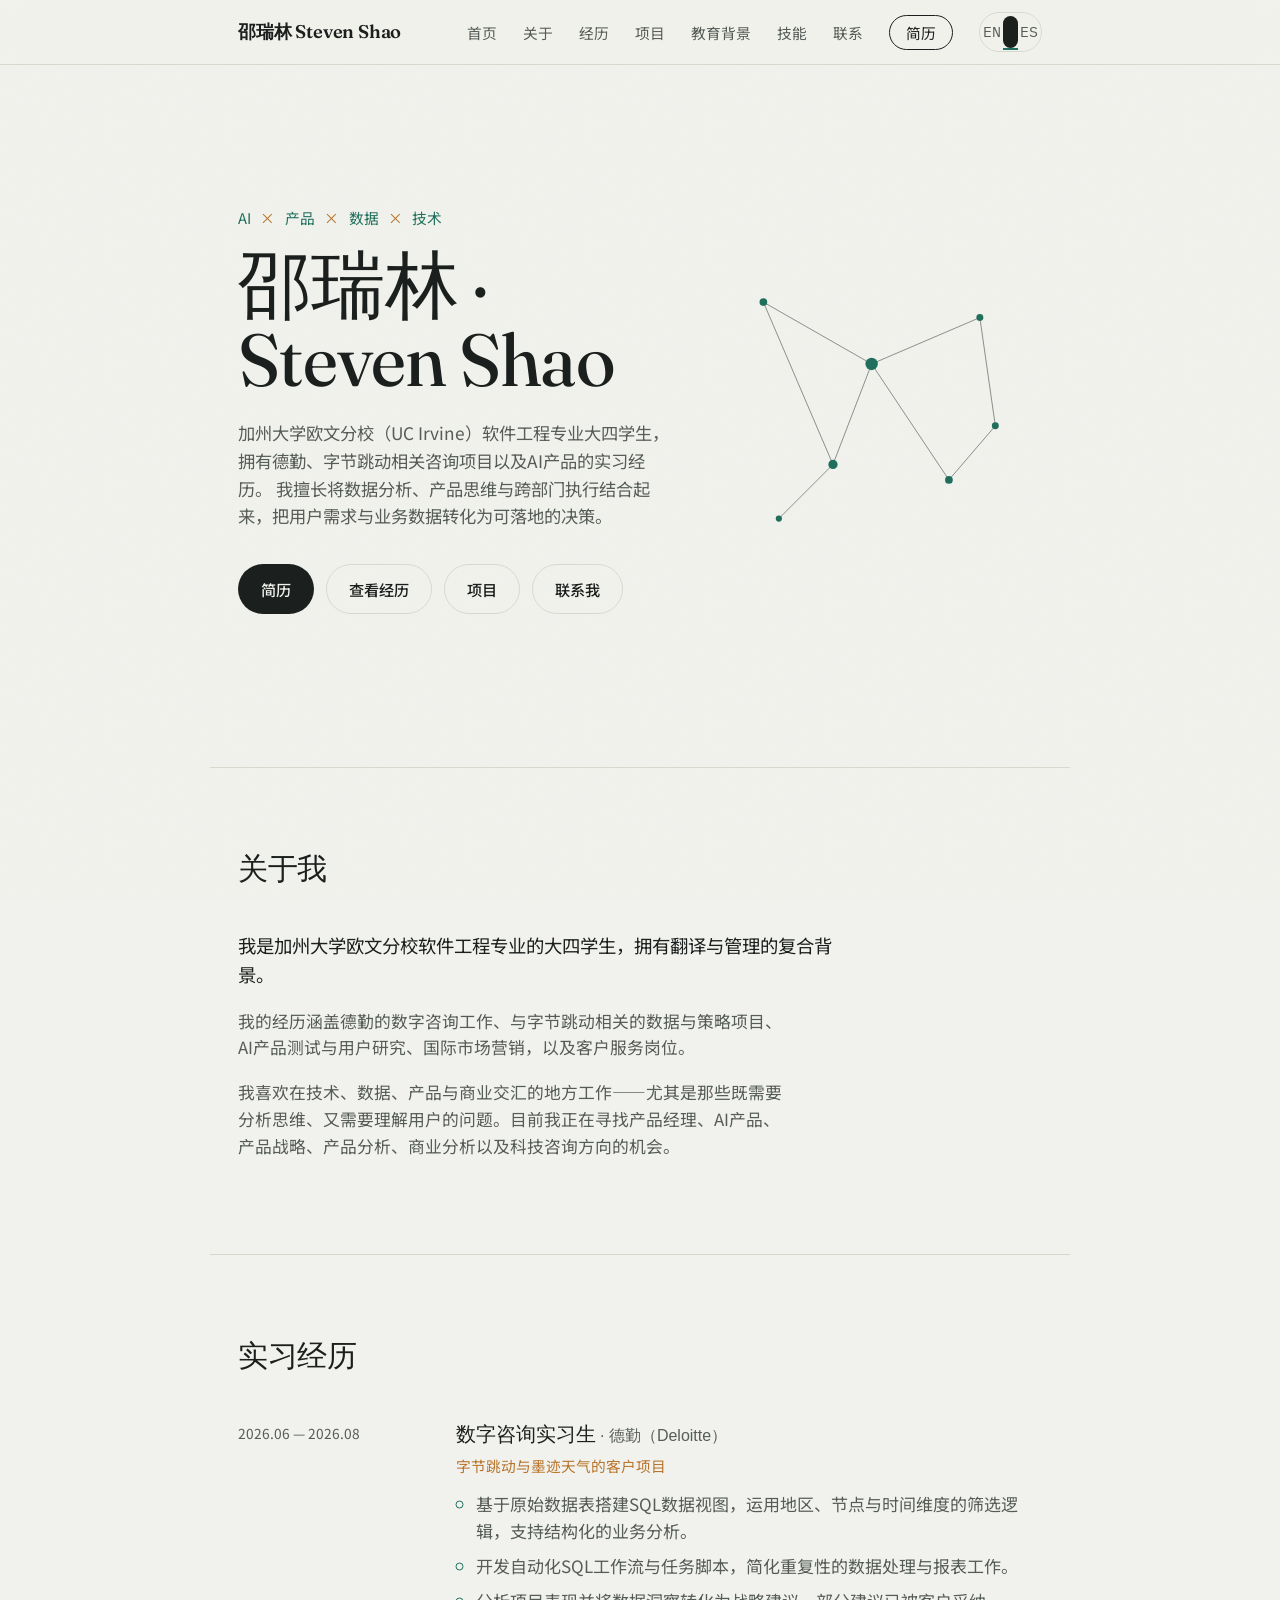
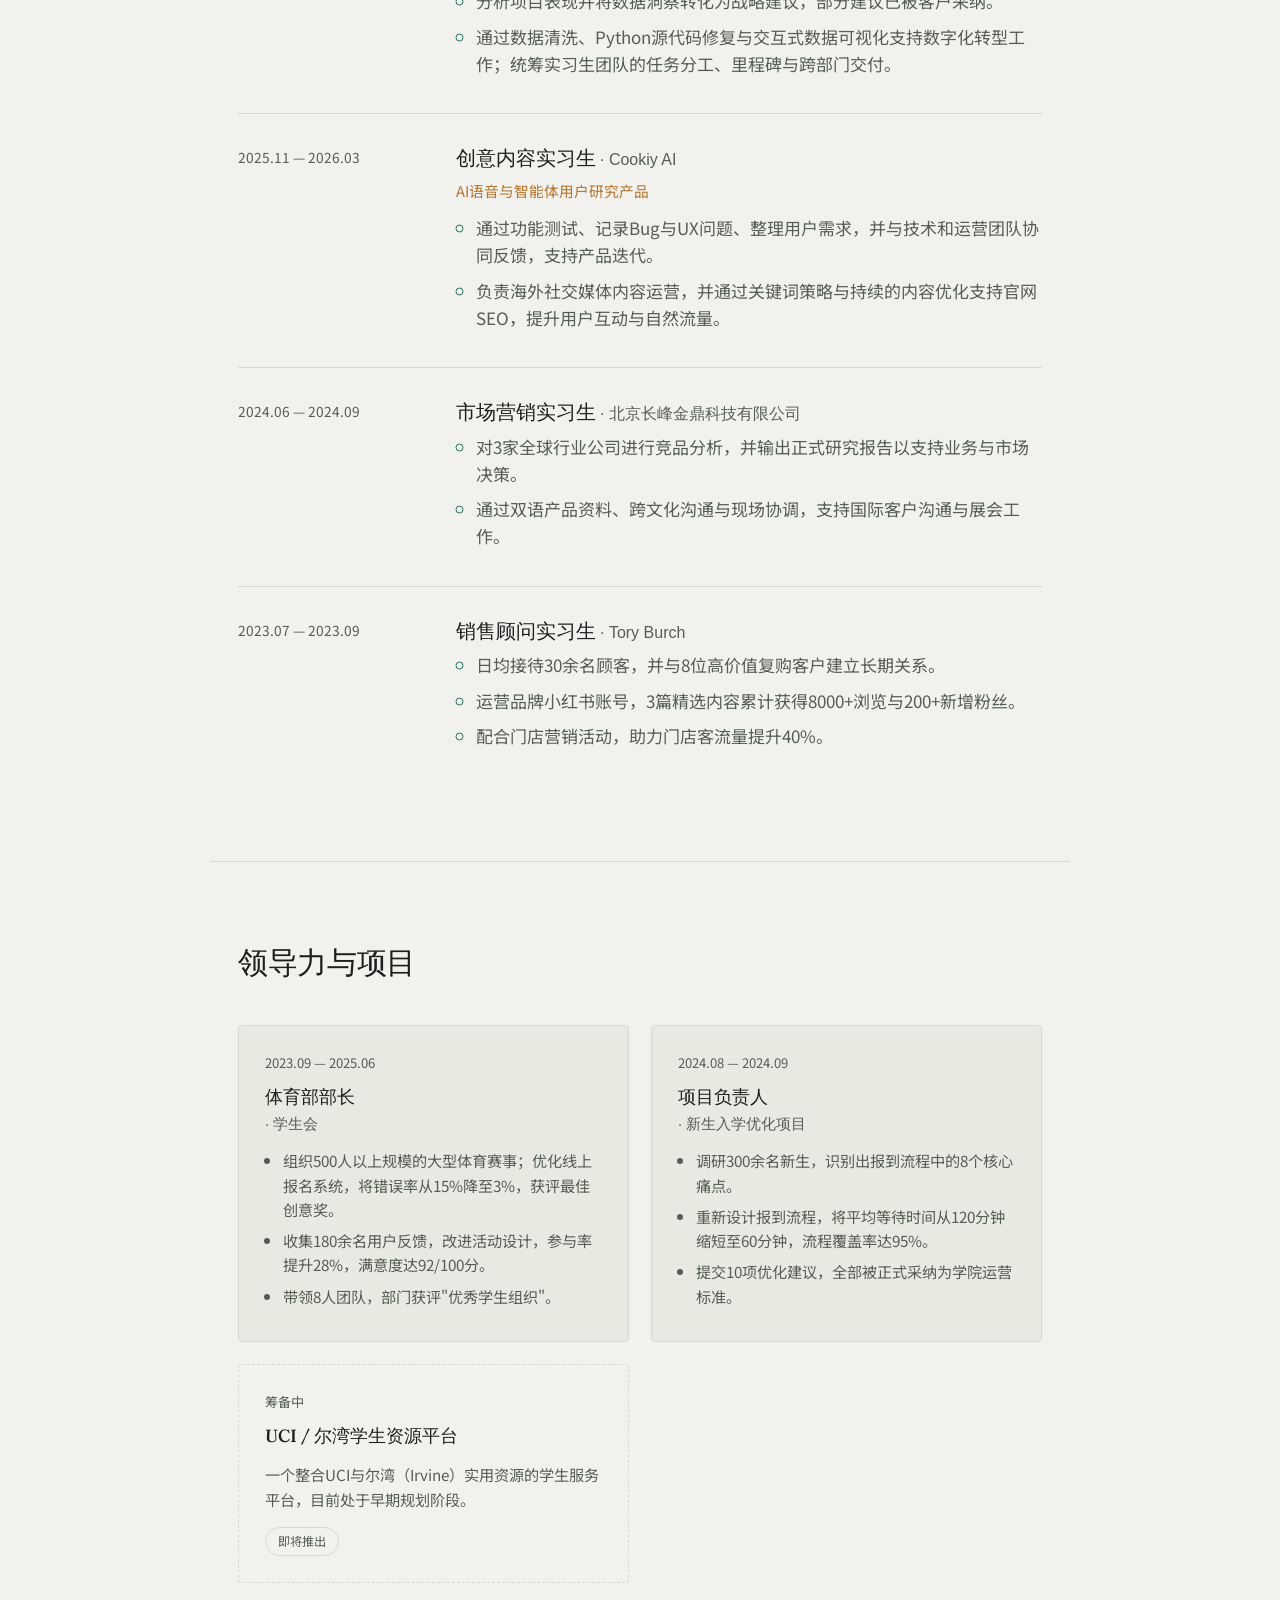
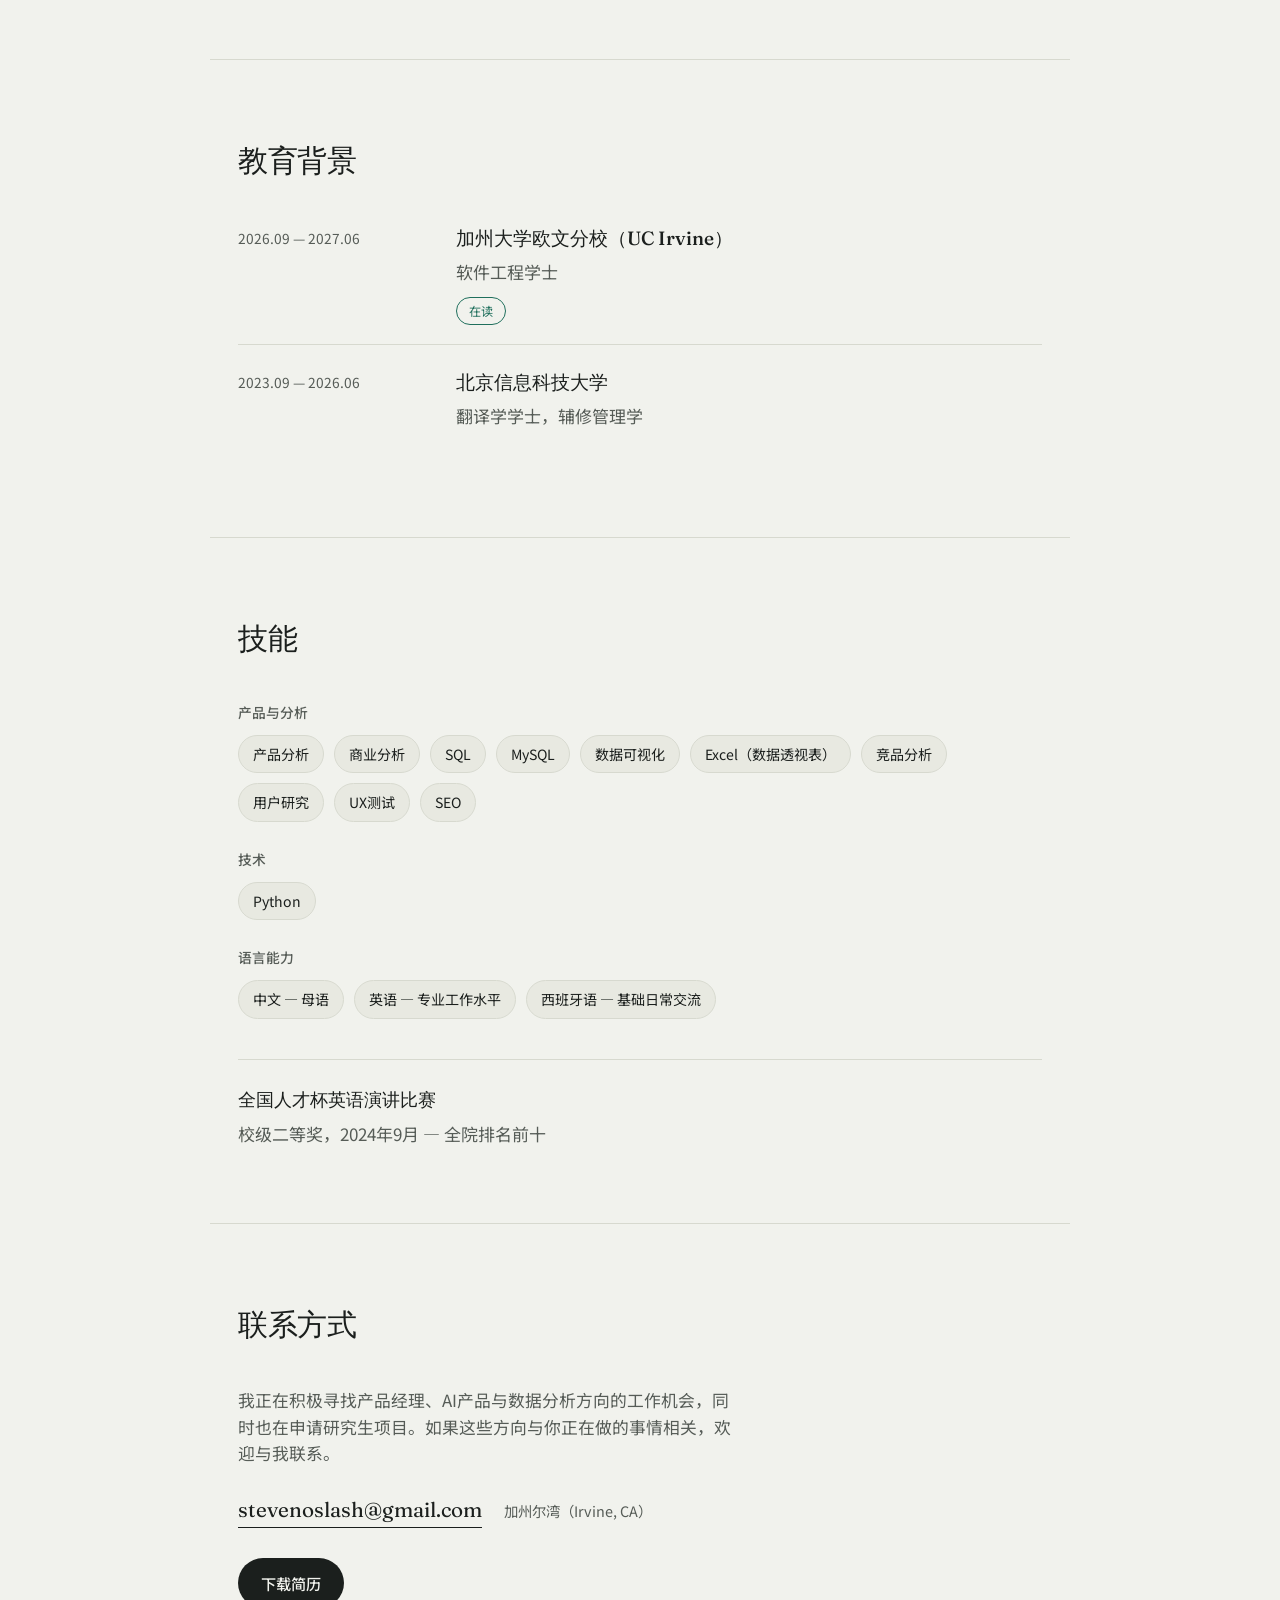
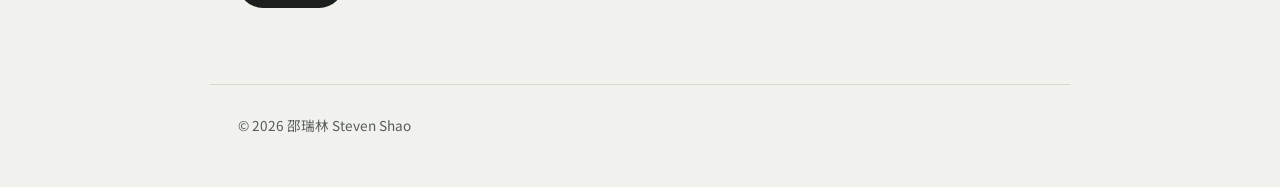
==== zh.html @ 993e2f3b "Add files via upload" ====
<!DOCTYPE html>
<html lang="zh-CN">
<head>
<meta charset="UTF-8">
<meta name="viewport" content="width=device-width, initial-scale=1.0">
<title>Steven Shao 邵瑞林 — AI × 产品 × 数据 × 技术</title>
<meta name="description" content="邵瑞林 Steven Shao — 加州大学欧文分校软件工程大四学生。以工程为基础，专注于产品、数据与AI。">
<link rel="preconnect" href="https://fonts.googleapis.com">
<link rel="preconnect" href="https://fonts.gstatic.com" crossorigin>
<link href="https://fonts.googleapis.com/css2?family=Fraunces:ital,opsz,wght@0,9..144,300;0,9..144,450;0,9..144,600;1,9..144,450&family=Noto+Sans+SC:wght@400;500;600&family=IBM+Plex+Mono:wght@400;500&display=swap" rel="stylesheet">
<link rel="stylesheet" href="style.css">
<style>
  body{ font-family: "Noto Sans SC", var(--font-body); }
  .hero__kicker, .timeline__when, .card__when, .edu__when, .skills__group h3, .tag, .contact__loc{ font-family: "Noto Sans SC", var(--font-mono); }
</style>
</head>
<body>

<div class="grain" aria-hidden="true"></div>

<header class="site-header" id="top">
  <nav class="nav container">
    <a href="#top" class="nav__mark">邵瑞林 Steven Shao</a>
    <button class="nav__toggle" id="navToggle" aria-label="切换导航" aria-expanded="false">
      <span></span><span></span><span></span>
    </button>
    <ul class="nav__links" id="navLinks">
      <li><a href="#top" data-nav="top">首页</a></li>
      <li><a href="#about" data-nav="about">关于</a></li>
      <li><a href="#experience" data-nav="experience">经历</a></li>
      <li><a href="#projects" data-nav="projects">项目</a></li>
      <li><a href="#education" data-nav="education">教育背景</a></li>
      <li><a href="#skills" data-nav="skills">技能</a></li>
      <li><a href="#contact" data-nav="contact">联系</a></li>
      <li><a href="Steven_Shao_Resume.pdf" class="nav__resume" target="_blank" rel="noopener">简历</a></li>
      <li class="lang-switch">
        <a href="index.html" class="lang-switch__item">EN</a>
        <a href="zh.html" class="lang-switch__item is-active">中</a>
        <a href="es.html" class="lang-switch__item">ES</a>
      </li>
    </ul>
  </nav>
</header>

<main>

  <!-- HERO -->
  <section class="hero container" id="hero">
    <div class="hero__text">
      <p class="hero__kicker">AI <span>×</span> 产品 <span>×</span> 数据 <span>×</span> 技术</p>
      <h1 class="hero__name">邵瑞林 · Steven Shao</h1>
      <p class="hero__lede">
        加州大学欧文分校（UC Irvine）软件工程专业大四学生，拥有德勤、字节跳动相关咨询项目以及AI产品的实习经历。
        我擅长将数据分析、产品思维与跨部门执行结合起来，把用户需求与业务数据转化为可落地的决策。
      </p>
      <div class="hero__actions">
        <a href="Steven_Shao_Resume.pdf" class="btn btn--primary" target="_blank" rel="noopener">简历</a>
        <a href="#experience" class="btn btn--ghost">查看经历</a>
        <a href="#projects" class="btn btn--ghost">项目</a>
        <a href="#contact" class="btn btn--ghost">联系我</a>
      </div>
    </div>
    <div class="hero__mark" aria-hidden="true">
      <svg viewBox="0 0 420 420" fill="none" xmlns="http://www.w3.org/2000/svg">
        <g stroke="var(--ink)" stroke-width="1.1" opacity="0.55">
          <line x1="60" y1="70" x2="200" y2="150"/>
          <line x1="200" y1="150" x2="340" y2="90"/>
          <line x1="200" y1="150" x2="150" y2="280"/>
          <line x1="200" y1="150" x2="300" y2="300"/>
          <line x1="150" y1="280" x2="80" y2="350"/>
          <line x1="300" y1="300" x2="360" y2="230"/>
          <line x1="60" y1="70" x2="150" y2="280"/>
          <line x1="340" y1="90" x2="360" y2="230"/>
        </g>
        <g fill="var(--accent)">
          <circle cx="60" cy="70" r="5"/>
          <circle cx="200" cy="150" r="8"/>
          <circle cx="340" cy="90" r="4.5"/>
          <circle cx="150" cy="280" r="6"/>
          <circle cx="300" cy="300" r="5"/>
          <circle cx="80" cy="350" r="4"/>
          <circle cx="360" cy="230" r="4.5"/>
        </g>
      </svg>
    </div>
  </section>

  <!-- ABOUT -->
  <section class="section container" id="about">
    <div class="section__head"><h2>关于我</h2></div>
    <div class="about__body">
      <p>我是加州大学欧文分校软件工程专业的大四学生，拥有翻译与管理的复合背景。</p>
      <p>我的经历涵盖德勤的数字咨询工作、与字节跳动相关的数据与策略项目、AI产品测试与用户研究、国际市场营销，以及客户服务岗位。</p>
      <p>我喜欢在技术、数据、产品与商业交汇的地方工作——尤其是那些既需要分析思维、又需要理解用户的问题。目前我正在寻找产品经理、AI产品、产品战略、产品分析、商业分析以及科技咨询方向的机会。</p>
    </div>
  </section>

  <!-- EXPERIENCE -->
  <section class="section container" id="experience">
    <div class="section__head"><h2>实习经历</h2></div>
    <ol class="timeline">
      <li class="timeline__item">
        <div class="timeline__when">2026.06 — 2026.08</div>
        <div class="timeline__body">
          <h3>数字咨询实习生 <span>· 德勤（Deloitte）</span></h3>
          <p class="timeline__sub">字节跳动与墨迹天气的客户项目</p>
          <ul>
            <li>基于原始数据表搭建SQL数据视图，运用地区、节点与时间维度的筛选逻辑，支持结构化的业务分析。</li>
            <li>开发自动化SQL工作流与任务脚本，简化重复性的数据处理与报表工作。</li>
            <li>分析项目表现并将数据洞察转化为战略建议，部分建议已被客户采纳。</li>
            <li>通过数据清洗、Python源代码修复与交互式数据可视化支持数字化转型工作；统筹实习生团队的任务分工、里程碑与跨部门交付。</li>
          </ul>
        </div>
      </li>
      <li class="timeline__item">
        <div class="timeline__when">2025.11 — 2026.03</div>
        <div class="timeline__body">
          <h3>创意内容实习生 <span>· Cookiy AI</span></h3>
          <p class="timeline__sub">AI语音与智能体用户研究产品</p>
          <ul>
            <li>通过功能测试、记录Bug与UX问题、整理用户需求，并与技术和运营团队协同反馈，支持产品迭代。</li>
            <li>负责海外社交媒体内容运营，并通过关键词策略与持续的内容优化支持官网SEO，提升用户互动与自然流量。</li>
          </ul>
        </div>
      </li>
      <li class="timeline__item">
        <div class="timeline__when">2024.06 — 2024.09</div>
        <div class="timeline__body">
          <h3>市场营销实习生 <span>· 北京长峰金鼎科技有限公司</span></h3>
          <ul>
            <li>对3家全球行业公司进行竞品分析，并输出正式研究报告以支持业务与市场决策。</li>
            <li>通过双语产品资料、跨文化沟通与现场协调，支持国际客户沟通与展会工作。</li>
          </ul>
        </div>
      </li>
      <li class="timeline__item">
        <div class="timeline__when">2023.07 — 2023.09</div>
        <div class="timeline__body">
          <h3>销售顾问实习生 <span>· Tory Burch</span></h3>
          <ul>
            <li>日均接待30余名顾客，并与8位高价值复购客户建立长期关系。</li>
            <li>运营品牌小红书账号，3篇精选内容累计获得8000+浏览与200+新增粉丝。</li>
            <li>配合门店营销活动，助力门店客流量提升40%。</li>
          </ul>
        </div>
      </li>
    </ol>
  </section>

  <!-- PROJECTS -->
  <section class="section container" id="projects">
    <div class="section__head"><h2>领导力与项目</h2></div>
    <div class="cards">
      <article class="card">
        <div class="card__when">2023.09 — 2025.06</div>
        <h3>体育部部长 <span>· 学生会</span></h3>
        <ul>
          <li>组织500人以上规模的大型体育赛事；优化线上报名系统，将错误率从15%降至3%，获评最佳创意奖。</li>
          <li>收集180余名用户反馈，改进活动设计，参与率提升28%，满意度达92/100分。</li>
          <li>带领8人团队，部门获评"优秀学生组织"。</li>
        </ul>
      </article>
      <article class="card">
        <div class="card__when">2024.08 — 2024.09</div>
        <h3>项目负责人 <span>· 新生入学优化项目</span></h3>
        <ul>
          <li>调研300余名新生，识别出报到流程中的8个核心痛点。</li>
          <li>重新设计报到流程，将平均等待时间从120分钟缩短至60分钟，流程覆盖率达95%。</li>
          <li>提交10项优化建议，全部被正式采纳为学院运营标准。</li>
        </ul>
      </article>
      <article class="card card--soon">
        <div class="card__when">筹备中</div>
        <h3>UCI / 尔湾学生资源平台</h3>
        <p>一个整合UCI与尔湾（Irvine）实用资源的学生服务平台，目前处于早期规划阶段。</p>
        <span class="tag">即将推出</span>
      </article>
    </div>
  </section>

  <!-- EDUCATION -->
  <section class="section container" id="education">
    <div class="section__head"><h2>教育背景</h2></div>
    <div class="edu">
      <div class="edu__item">
        <div class="edu__when">2026.09 — 2027.06</div>
        <div class="edu__body">
          <h3>加州大学欧文分校（UC Irvine）</h3>
          <p>软件工程学士</p>
          <span class="tag tag--current">在读</span>
        </div>
      </div>
      <div class="edu__item">
        <div class="edu__when">2023.09 — 2026.06</div>
        <div class="edu__body">
          <h3>北京信息科技大学</h3>
          <p>翻译学学士，辅修管理学</p>
        </div>
      </div>
    </div>
  </section>

  <!-- SKILLS -->
  <section class="section container" id="skills">
    <div class="section__head"><h2>技能</h2></div>
    <div class="skills">
      <div class="skills__group">
        <h3>产品与分析</h3>
        <ul class="pillrow">
          <li>产品分析</li><li>商业分析</li><li>SQL</li><li>MySQL</li><li>数据可视化</li>
          <li>Excel（数据透视表）</li><li>竞品分析</li><li>用户研究</li><li>UX测试</li><li>SEO</li>
        </ul>
      </div>
      <div class="skills__group">
        <h3>技术</h3>
        <ul class="pillrow"><li>Python</li></ul>
      </div>
      <div class="skills__group">
        <h3>语言能力</h3>
        <ul class="pillrow">
          <li>中文 — 母语</li>
          <li>英语 — 专业工作水平</li>
          <li>西班牙语 — 基础日常交流</li>
        </ul>
      </div>
    </div>
    <div class="award">
      <h3>全国人才杯英语演讲比赛</h3>
      <p>校级二等奖，2024年9月 — 全院排名前十</p>
    </div>
  </section>

  <!-- CONTACT -->
  <section class="section container" id="contact">
    <div class="section__head"><h2>联系方式</h2></div>
    <div class="contact">
      <p class="contact__lede">
        我正在积极寻找产品经理、AI产品与数据分析方向的工作机会，同时也在申请研究生项目。如果这些方向与你正在做的事情相关，欢迎与我联系。
      </p>
      <div class="contact__details">
        <a href="mailto:stevenoslash@gmail.com" class="contact__link">stevenoslash@gmail.com</a>
        <span class="contact__loc">加州尔湾（Irvine, CA）</span>
      </div>
      <a href="Steven_Shao_Resume.pdf" class="btn btn--primary" target="_blank" rel="noopener">下载简历</a>
    </div>
  </section>

</main>

<footer class="site-footer container">
  <span>© 2026 邵瑞林 Steven Shao</span>
</footer>

<script src="script.js"></script>
</body>
</html>
---- style.css ----
/* ===== Tokens ===== */
:root{
  --paper: #F1F2ED;
  --paper-raised: #E8E9E1;
  --ink: #1B1F1D;
  --ink-soft: #565C57;
  --accent: #1F6F5C;
  --accent-soft: #E4EEEA;
  --amber: #B8742B;
  --line: #D7D9CF;
  --max: 860px;
  --font-display: "Fraunces", Georgia, serif;
  --font-body: "IBM Plex Sans", -apple-system, BlinkMacSystemFont, "Segoe UI", sans-serif;
  --font-mono: "IBM Plex Mono", monospace;
}

*{ box-sizing: border-box; }
html{ scroll-behavior: smooth; }

body{
  margin:0;
  background: var(--paper);
  color: var(--ink);
  font-family: var(--font-body);
  font-size: 17px;
  line-height: 1.6;
  -webkit-font-smoothing: antialiased;
}

@media (prefers-reduced-motion: reduce){
  html{ scroll-behavior:auto; }
  *{ animation-duration: 0.001ms !important; animation-iteration-count: 1 !important; transition-duration: 0.001ms !important; }
}

.container{
  max-width: var(--max);
  margin: 0 auto;
  padding: 0 28px;
}

a{ color: inherit; }
:focus-visible{ outline: 2px solid var(--accent); outline-offset: 3px; }

/* subtle paper grain, no gradients */
.grain{
  position: fixed; inset:0; pointer-events:none; z-index: 0;
  opacity: .035; mix-blend-mode: multiply;
  background-image: url("data:image/svg+xml,%3Csvg xmlns='http://www.w3.org/2000/svg' width='120' height='120'%3E%3Cfilter id='n'%3E%3CfeTurbulence type='fractalNoise' baseFrequency='0.9' numOctaves='2' stitchTiles='stitch'/%3E%3C/filter%3E%3Crect width='100%25' height='100%25' filter='url(%23n)'/%3E%3C/svg%3E");
}

/* ===== Header / Nav ===== */
.site-header{
  position: sticky; top:0; z-index: 50;
  background: rgba(241,242,237,0.86);
  backdrop-filter: saturate(140%) blur(8px);
  border-bottom: 1px solid var(--line);
}
.nav{
  display:flex; align-items:center; justify-content:space-between;
  height: 64px;
}
.nav__mark{
  font-family: var(--font-display);
  font-weight: 600; font-size: 1.15rem;
  text-decoration:none;
  letter-spacing: -0.01em;
}
.nav__links{
  list-style:none; display:flex; align-items:center; gap: 26px;
  margin:0; padding:0;
}
.nav__links a{
  text-decoration:none; font-size: 0.92rem; color: var(--ink-soft);
  position:relative; padding: 4px 0;
  transition: color .15s ease;
}
.nav__links a:hover{ color: var(--ink); }
.nav__links a.is-active{ color: var(--ink); }
.nav__links a.is-active::after{
  content:""; position:absolute; left:0; right:0; bottom:-2px; height:2px;
  background: var(--accent);
}
.nav__resume{
  border: 1px solid var(--ink); border-radius: 999px;
  padding: 6px 16px !important; color: var(--ink) !important;
}
.nav__resume:hover{ background: var(--ink); color: var(--paper) !important; }

.lang-switch{
  display:flex; align-items:center; gap: 2px;
  font-family: var(--font-mono); font-size: 0.78rem;
  border: 1px solid var(--line); border-radius: 999px; padding: 3px;
}
.lang-switch__item{
  padding: 4px 10px; border-radius: 999px; text-decoration:none;
  color: var(--ink-soft); transition: background .15s ease, color .15s ease;
}
.lang-switch__item:hover{ color: var(--ink); }
.lang-switch__item.is-active{ background: var(--ink); color: var(--paper); }

.nav__toggle{ display:none; background:none; border:0; cursor:pointer; padding: 8px; }
.nav__toggle span{
  display:block; width:22px; height:2px; background: var(--ink); margin: 5px 0;
}

/* ===== Hero ===== */
.hero{
  position: relative; z-index:1;
  display:grid; grid-template-columns: 1.15fr 0.85fr; align-items:center;
  gap: 40px;
  padding: 84px 28px 96px;
  min-height: 78vh;
}
.hero__kicker{
  font-family: var(--font-mono);
  font-size: 0.92rem;
  color: var(--accent);
  margin: 0 0 18px;
  letter-spacing: 0.01em;
}
.hero__kicker span{ color: var(--amber); padding: 0 6px; }
.hero__name{
  font-family: var(--font-display);
  font-weight: 450;
  font-size: clamp(3rem, 7vw, 4.6rem);
  line-height: 1.02;
  margin: 0 0 22px;
  letter-spacing: -0.01em;
}
.hero__lede{
  max-width: 46ch;
  color: var(--ink-soft);
  font-size: 1.08rem;
  margin: 0 0 34px;
}
.hero__actions{ display:flex; flex-wrap:wrap; gap: 12px; }

.btn{
  display:inline-flex; align-items:center; justify-content:center;
  text-decoration:none; font-size: 0.95rem; font-weight:500;
  padding: 12px 22px; border-radius: 999px;
  border: 1px solid transparent;
  transition: transform .12s ease, background .15s ease, color .15s ease, border-color .15s ease;
}
.btn--primary{ background: var(--ink); color: var(--paper); }
.btn--primary:hover{ background: var(--accent); transform: translateY(-1px); }
.btn--ghost{ border-color: var(--line); color: var(--ink); }
.btn--ghost:hover{ border-color: var(--ink); }

.hero__mark{ display:flex; align-items:center; justify-content:center; }
.hero__mark svg{ width: 100%; max-width: 380px; height:auto; }
#heroLines line{
  stroke-dasharray: 260;
  stroke-dashoffset: 260;
  animation: draw 1.6s ease forwards;
}
#heroNodes circle{ opacity:0; animation: pop .5s ease forwards; }
#heroLines line:nth-child(1){ animation-delay: .05s; }
#heroLines line:nth-child(2){ animation-delay: .2s; }
#heroLines line:nth-child(3){ animation-delay: .35s; }
#heroLines line:nth-child(4){ animation-delay: .5s; }
#heroLines line:nth-child(5){ animation-delay: .65s; }
#heroLines line:nth-child(6){ animation-delay: .75s; }
#heroLines line:nth-child(7){ animation-delay: .85s; }
#heroLines line:nth-child(8){ animation-delay: .95s; }
#heroNodes circle:nth-child(1){ animation-delay: .15s; }
#heroNodes circle:nth-child(2){ animation-delay: .3s; }
#heroNodes circle:nth-child(3){ animation-delay: .5s; }
#heroNodes circle:nth-child(4){ animation-delay: .65s; }
#heroNodes circle:nth-child(5){ animation-delay: .8s; }
#heroNodes circle:nth-child(6){ animation-delay: .95s; }
#heroNodes circle:nth-child(7){ animation-delay: 1.05s; }
@keyframes draw{ to{ stroke-dashoffset:0; } }
@keyframes pop{ to{ opacity:1; } }

/* ===== Sections ===== */
.section{ padding: 76px 28px; border-top: 1px solid var(--line); position:relative; z-index:1; }
.section__head{ margin-bottom: 38px; }
.section__head h2{
  font-family: var(--font-display);
  font-weight: 500;
  font-size: 1.9rem;
  margin:0;
  letter-spacing: -0.01em;
}

.about__body p{
  max-width: 62ch; color: var(--ink-soft); font-size: 1.05rem; margin: 0 0 18px;
}
.about__body p:first-child{ color: var(--ink); font-size: 1.15rem; }

/* Timeline (experience is chronological, so numbering/rule is earned) */
.timeline{ list-style:none; margin:0; padding:0; }
.timeline__item{
  display:grid; grid-template-columns: 190px 1fr; gap: 28px;
  padding: 28px 0; border-top: 1px solid var(--line);
}
.timeline__item:first-child{ border-top: 0; padding-top:0; }
.timeline__when{
  font-family: var(--font-mono); font-size: 0.86rem; color: var(--ink-soft); padding-top: 4px;
}
.timeline__body h3{
  font-family: var(--font-display); font-weight: 500; font-size: 1.28rem; margin: 0 0 4px;
}
.timeline__body h3 span{ font-family: var(--font-body); font-weight:400; color: var(--ink-soft); font-size: 1rem; }
.timeline__sub{ color: var(--amber); font-size: 0.92rem; margin: 0 0 12px; }
.timeline__body ul{ margin: 0; padding-left: 20px; color: var(--ink-soft); }
.timeline__body li{ margin-bottom: 8px; }
.timeline__body li::marker{ color: var(--accent); }

/* Cards (leadership/projects — not sequential) */
.cards{ display:grid; grid-template-columns: repeat(2, 1fr); gap: 22px; }
.card{
  background: var(--paper-raised);
  border: 1px solid var(--line);
  border-radius: 4px;
  padding: 26px;
}
.card__when{ font-family: var(--font-mono); font-size: 0.82rem; color: var(--ink-soft); margin-bottom: 10px; }
.card h3{ font-family: var(--font-display); font-weight: 500; font-size: 1.1rem; margin: 0 0 12px; }
.card h3 span{ font-family: var(--font-body); font-weight: 400; color: var(--ink-soft); font-size: 0.92rem; display:block; margin-top:2px; }
.card ul{ margin:0; padding-left: 18px; color: var(--ink-soft); font-size: 0.95rem; }
.card li{ margin-bottom: 7px; }
.card--soon{ background: transparent; border-style: dashed; display:flex; flex-direction:column; }
.card--soon p{ color: var(--ink-soft); font-size: 0.95rem; margin: 0 0 16px; }
.tag{
  align-self:flex-start;
  font-family: var(--font-mono); font-size: 0.76rem;
  border: 1px solid var(--line); border-radius: 999px;
  padding: 4px 12px; color: var(--ink-soft);
}
.tag--current{ border-color: var(--accent); color: var(--accent); }

/* Education */
.edu__item{
  display:grid; grid-template-columns: 190px 1fr; gap: 28px;
  padding: 22px 0; border-top: 1px solid var(--line);
}
.edu__item:first-child{ border-top:0; padding-top:0; }
.edu__when{ font-family: var(--font-mono); font-size: 0.86rem; color: var(--ink-soft); padding-top:4px; }
.edu__body h3{ font-family: var(--font-display); font-weight: 500; font-size: 1.2rem; margin: 0 0 4px; }
.edu__body p{ color: var(--ink-soft); margin: 0 0 10px; }

/* Skills */
.skills{ display:grid; gap: 26px; margin-bottom: 40px; }
.skills__group h3{
  font-family: var(--font-mono); font-weight: 500; font-size: 0.86rem;
  color: var(--ink-soft); margin: 0 0 12px; text-transform: none;
}
.pillrow{ list-style:none; display:flex; flex-wrap:wrap; gap:10px; margin:0; padding:0; }
.pillrow li{
  border: 1px solid var(--line); border-radius: 999px;
  padding: 7px 14px; font-size: 0.88rem; background: var(--paper-raised);
}
.award{
  border-top: 1px solid var(--line); padding-top: 26px;
}
.award h3{ font-family: var(--font-display); font-weight:500; font-size: 1.1rem; margin: 0 0 6px; }
.award p{ color: var(--ink-soft); margin:0; }

/* Contact */
.contact__lede{ max-width: 56ch; color: var(--ink-soft); font-size: 1.05rem; margin: 0 0 26px; }
.contact__details{ display:flex; flex-wrap:wrap; gap: 22px; align-items:center; margin-bottom: 30px; }
.contact__link{ font-family: var(--font-display); font-size: 1.3rem; text-decoration:none; border-bottom: 1px solid var(--ink); }
.contact__link:hover{ color: var(--accent); border-color: var(--accent); }
.contact__loc{ color: var(--ink-soft); font-family: var(--font-mono); font-size: 0.9rem; }

.site-footer{
  padding: 30px 28px 50px; color: var(--ink-soft); font-size: 0.85rem;
  border-top: 1px solid var(--line);
}

/* ===== Responsive ===== */
@media (max-width: 860px){
  .cards{ grid-template-columns: 1fr; }
}

@media (max-width: 720px){
  .nav__toggle{ display:block; }
  .nav__links{
    position:absolute; top:64px; left:0; right:0;
    background: var(--paper);
    border-bottom: 1px solid var(--line);
    flex-direction:column; align-items:flex-start;
    padding: 18px 28px 28px; gap: 16px;
    display:none;
  }
  .nav__links.is-open{ display:flex; }
  .hero{ grid-template-columns: 1fr; padding-top: 52px; text-align:left; }
  .hero__mark{ order:-1; margin-bottom: 12px; }
  .hero__mark svg{ max-width: 240px; }
  .timeline__item, .edu__item{ grid-template-columns: 1fr; gap: 8px; }
  .section{ padding: 56px 22px; }
}
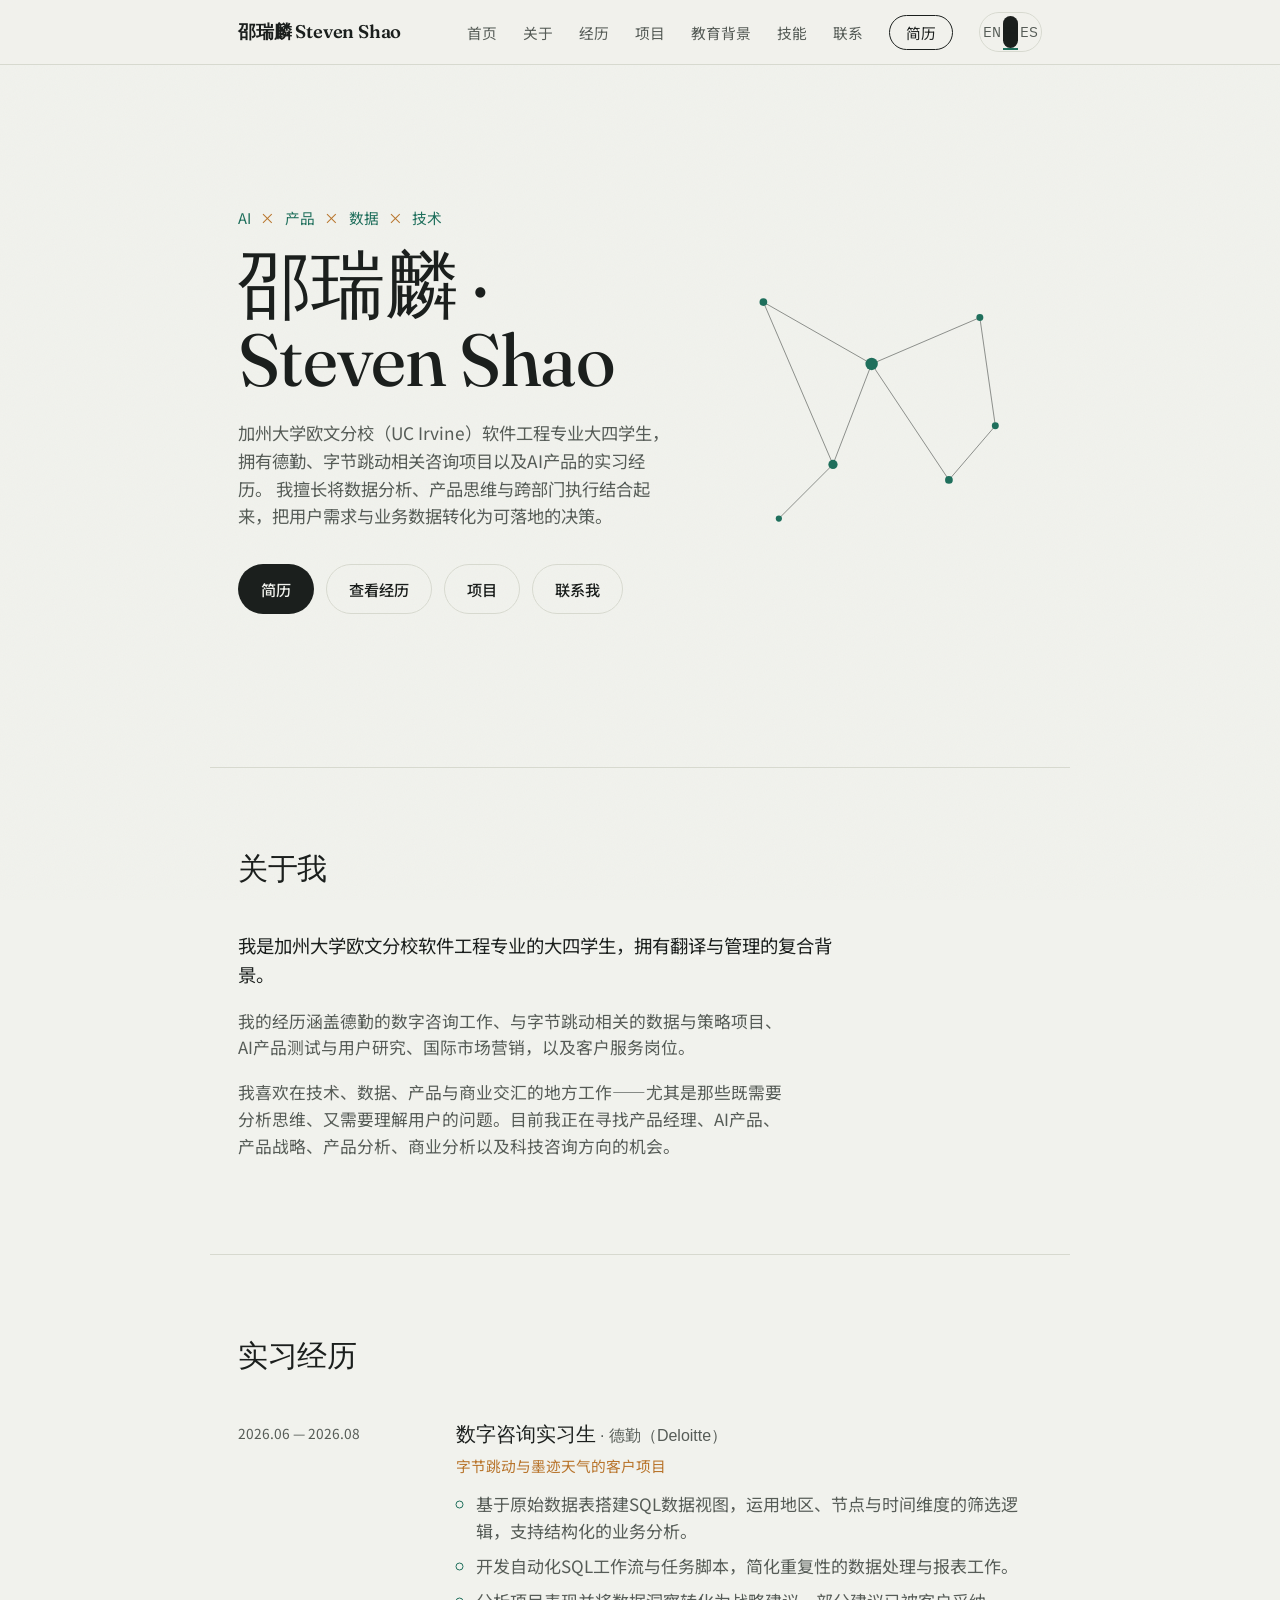
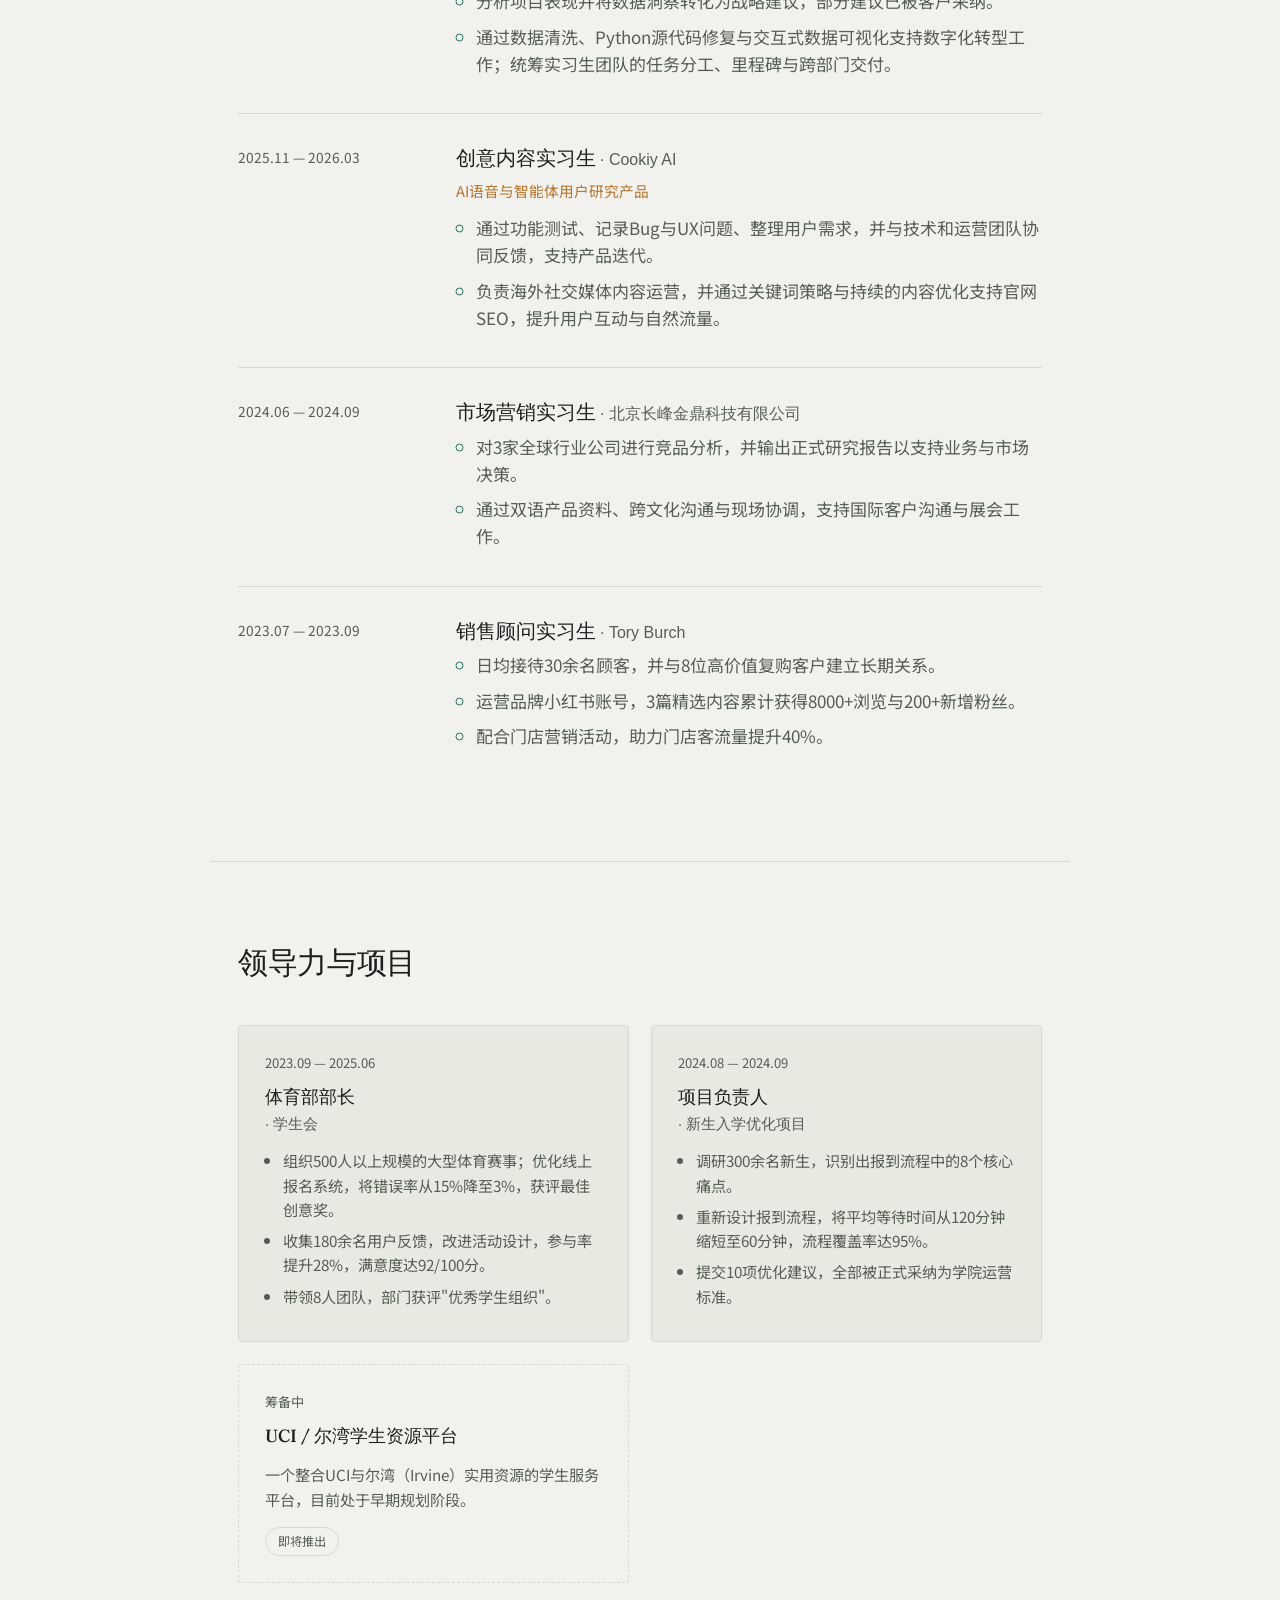
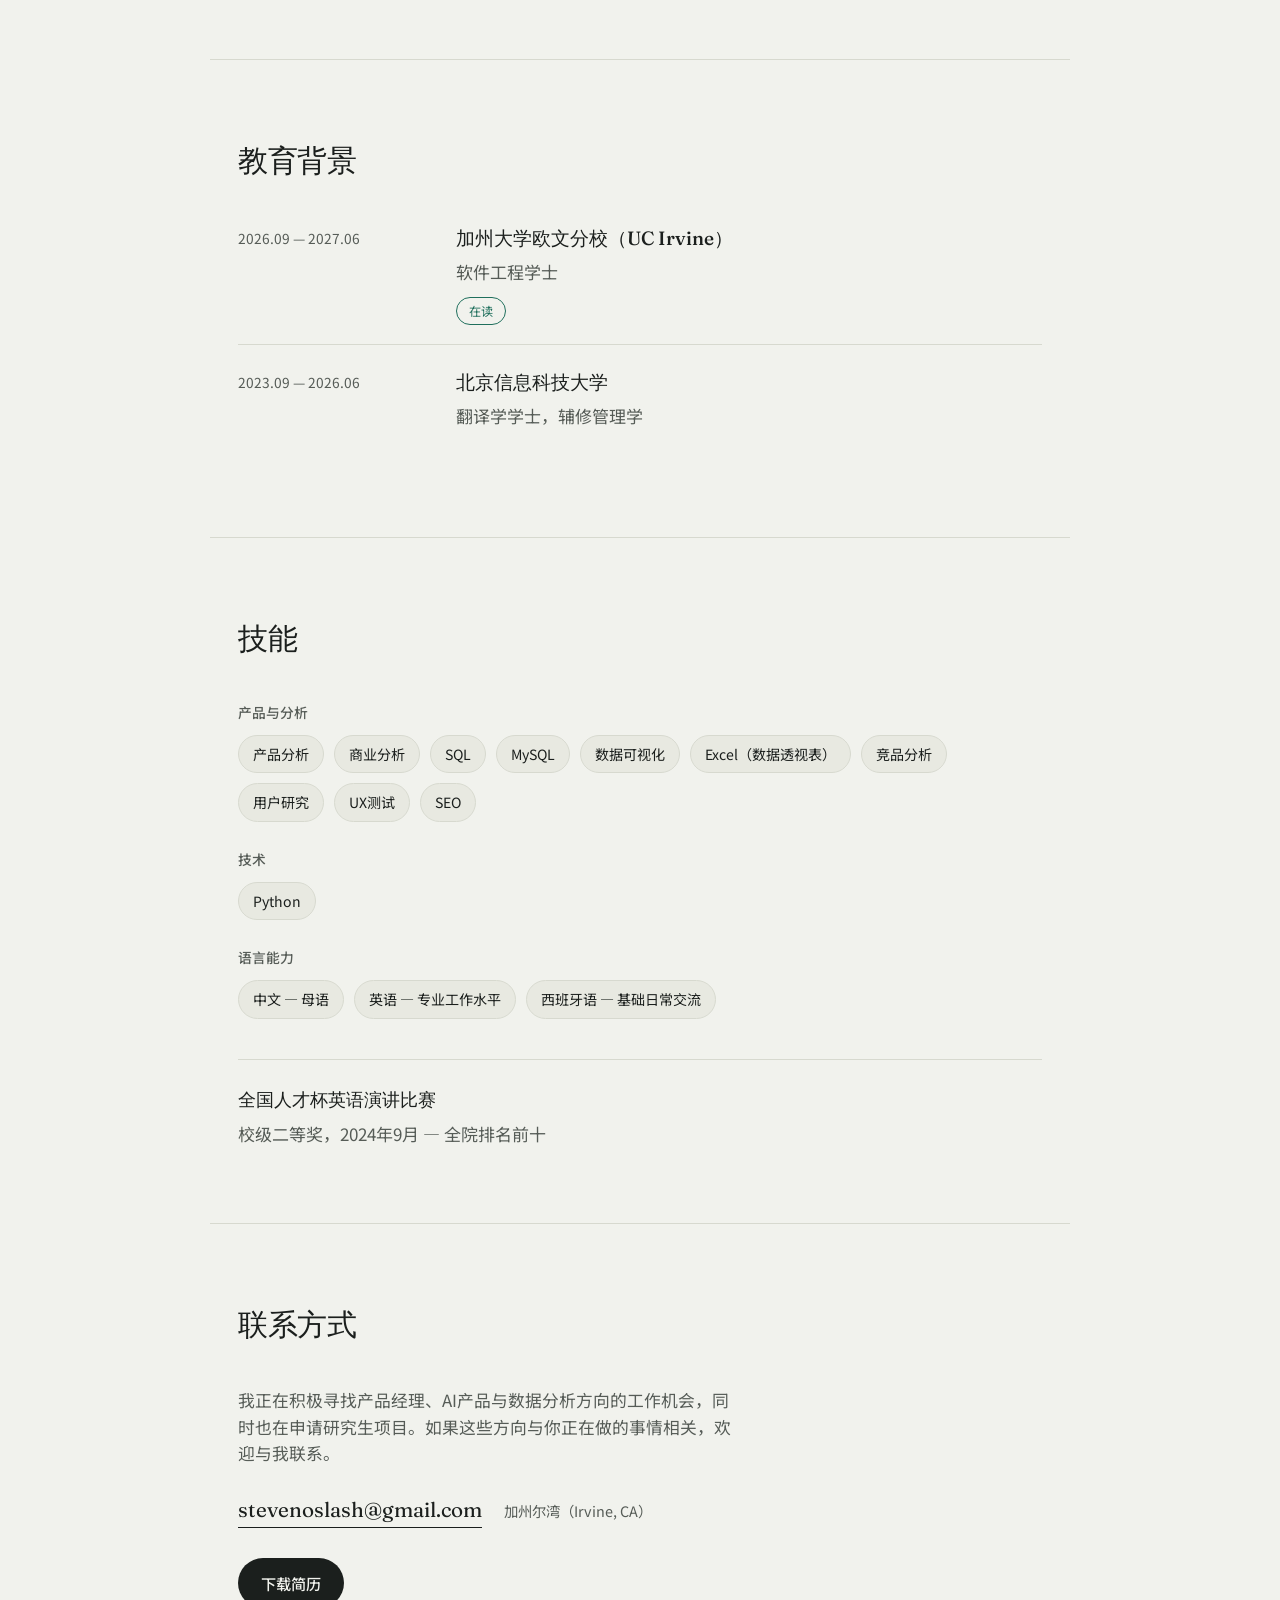
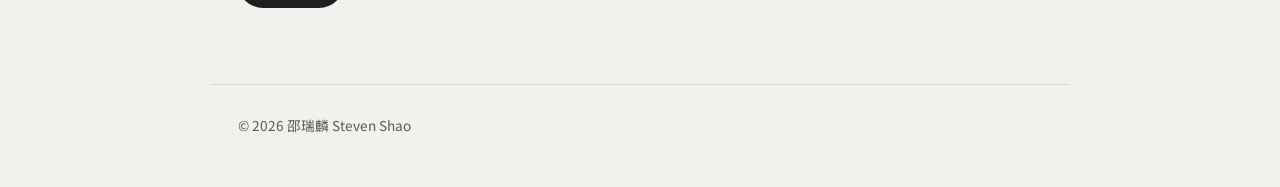
==== commit 21669484: "Add files via upload" ====
--- a/zh.html
+++ b/zh.html
@@ -3,8 +3,8 @@
 <head>
 <meta charset="UTF-8">
 <meta name="viewport" content="width=device-width, initial-scale=1.0">
-<title>Steven Shao 邵瑞林 — AI × 产品 × 数据 × 技术</title>
-<meta name="description" content="邵瑞林 Steven Shao — 加州大学欧文分校软件工程大四学生。以工程为基础，专注于产品、数据与AI。">
+<title>Steven Shao 邵瑞麟 — AI × 产品 × 数据 × 技术</title>
+<meta name="description" content="邵瑞麟 Steven Shao — 加州大学欧文分校软件工程大四学生。以工程为基础，专注于产品、数据与AI。">
 <link rel="preconnect" href="https://fonts.googleapis.com">
 <link rel="preconnect" href="https://fonts.gstatic.com" crossorigin>
 <link href="https://fonts.googleapis.com/css2?family=Fraunces:ital,opsz,wght@0,9..144,300;0,9..144,450;0,9..144,600;1,9..144,450&family=Noto+Sans+SC:wght@400;500;600&family=IBM+Plex+Mono:wght@400;500&display=swap" rel="stylesheet">
@@ -20,7 +20,7 @@
 
 <header class="site-header" id="top">
   <nav class="nav container">
-    <a href="#top" class="nav__mark">邵瑞林 Steven Shao</a>
+    <a href="#top" class="nav__mark">邵瑞麟 Steven Shao</a>
     <button class="nav__toggle" id="navToggle" aria-label="切换导航" aria-expanded="false">
       <span></span><span></span><span></span>
     </button>
@@ -48,7 +48,7 @@
   <section class="hero container" id="hero">
     <div class="hero__text">
       <p class="hero__kicker">AI <span>×</span> 产品 <span>×</span> 数据 <span>×</span> 技术</p>
-      <h1 class="hero__name">邵瑞林 · Steven Shao</h1>
+      <h1 class="hero__name">邵瑞麟 · Steven Shao</h1>
       <p class="hero__lede">
         加州大学欧文分校（UC Irvine）软件工程专业大四学生，拥有德勤、字节跳动相关咨询项目以及AI产品的实习经历。
         我擅长将数据分析、产品思维与跨部门执行结合起来，把用户需求与业务数据转化为可落地的决策。
@@ -248,7 +248,7 @@
 </main>
 
 <footer class="site-footer container">
-  <span>© 2026 邵瑞林 Steven Shao</span>
+  <span>© 2026 邵瑞麟 Steven Shao</span>
 </footer>
 
 <script src="script.js"></script>
